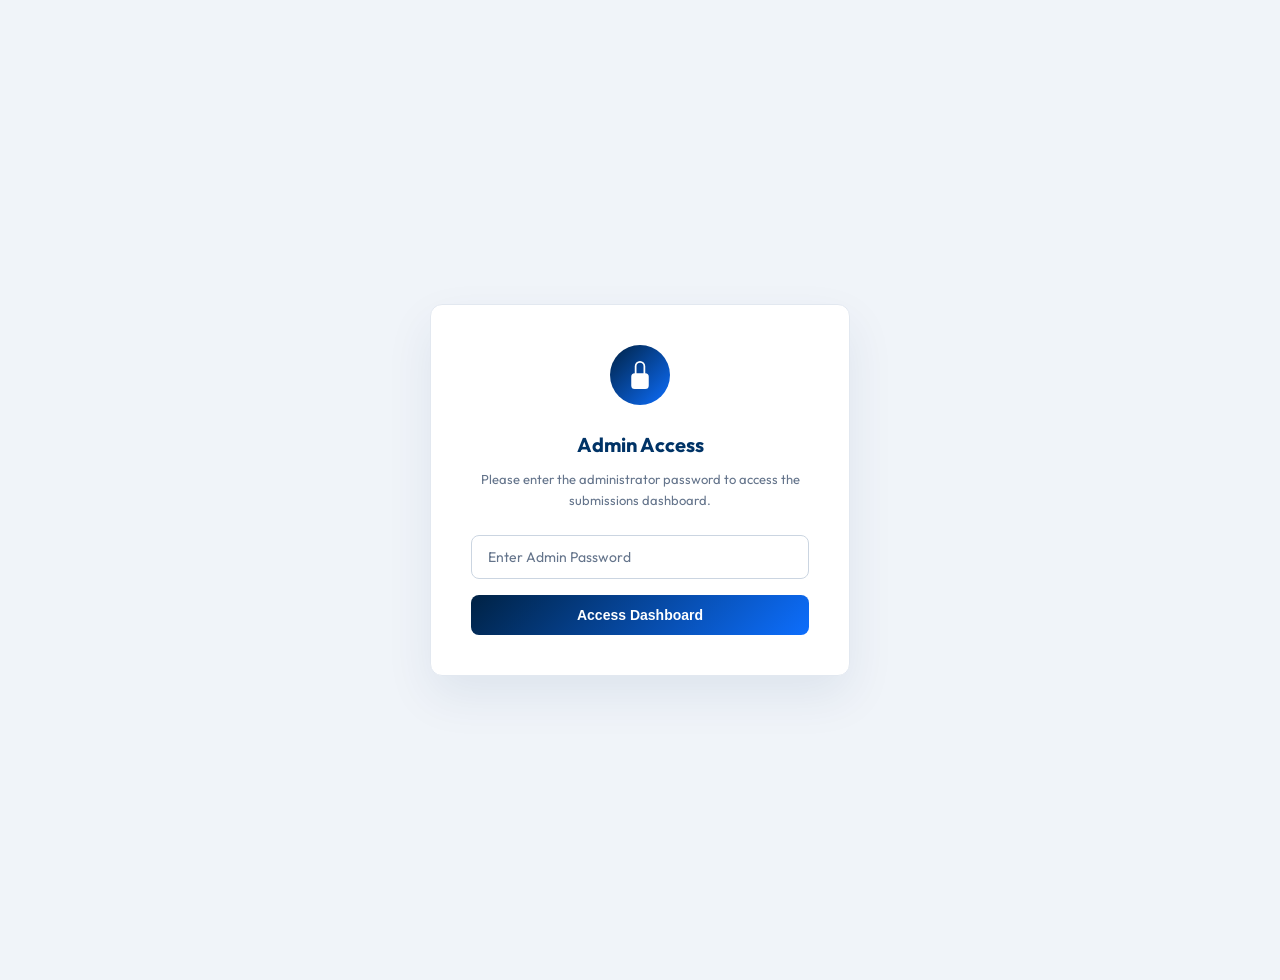
==== dashboard.html @ d01ffe34 "Initial commit of NIMI feedback form and dashboard" ====
<!DOCTYPE html>
<html lang="en">
<head>
  <meta charset="UTF-8">
  <meta name="viewport" content="width=device-width, initial-scale=1.0">
  <title>NIMI Feedback Submissions Dashboard</title>
  <!-- SEO & Fonts -->
  <meta name="description" content="View and manage the collected feedback for NIMI training sessions.">
  <link rel="stylesheet" href="css/style.css">
  <style>
    /* Dashboard specific overrides and extensions */
    .dashboard-container {
      padding: 40px;
      max-width: 1200px;
      width: 100%;
      margin: 0 auto;
    }
    
    .dashboard-header {
      display: flex;
      justify-content: space-between;
      align-items: center;
      margin-bottom: 30px;
      gap: 20px;
    }

    .dashboard-title-area {
      display: flex;
      align-items: center;
      gap: 16px;
    }

    .btn-nav-back {
      font-family: var(--font-family);
      font-size: 14px;
      font-weight: 600;
      color: var(--primary-color);
      background-color: var(--primary-light);
      border: none;
      border-radius: var(--radius-sm);
      padding: 10px 20px;
      cursor: pointer;
      text-decoration: none;
      transition: background-color var(--transition-fast), color var(--transition-fast);
      display: inline-flex;
      align-items: center;
      gap: 8px;
    }

    .btn-nav-back:hover {
      background-color: var(--primary-color);
      color: #ffffff;
    }

    /* Stats Grid Layout */
    .stats-grid {
      display: grid;
      grid-template-columns: repeat(auto-fit, minmax(240px, 1fr));
      gap: 24px;
      margin-bottom: 30px;
    }

    .stat-card {
      background: var(--card-bg);
      border: 1px solid var(--border-color);
      border-radius: var(--radius-md);
      padding: 24px;
      box-shadow: var(--shadow-sm);
      display: flex;
      flex-direction: column;
      gap: 8px;
      transition: transform var(--transition-fast), box-shadow var(--transition-fast);
    }

    .stat-card:hover {
      transform: translateY(-2px);
      box-shadow: var(--shadow-md);
    }

    .stat-card .label {
      font-size: 12px;
      font-weight: 600;
      color: var(--text-muted);
      text-transform: uppercase;
      letter-spacing: 0.5px;
    }

    .stat-card .value {
      font-size: 32px;
      font-weight: 700;
      color: var(--accent-blue);
      line-height: 1;
    }

    .stat-card .description {
      font-size: 12px;
      color: var(--text-muted);
    }

    /* Controls Panel */
    .controls-panel {
      background: var(--card-bg);
      border: 1px solid var(--border-color);
      border-radius: var(--radius-md);
      padding: 20px 24px;
      margin-bottom: 24px;
      box-shadow: var(--shadow-sm);
      display: flex;
      justify-content: space-between;
      align-items: center;
      flex-wrap: wrap;
      gap: 16px;
    }

    .search-filter-group {
      display: flex;
      align-items: center;
      gap: 12px;
      flex-wrap: wrap;
      flex-grow: 1;
      max-width: 600px;
    }

    .search-input-wrapper {
      position: relative;
      flex-grow: 1;
      min-width: 200px;
    }

    .filter-select {
      min-width: 140px;
    }

    .action-buttons {
      display: flex;
      align-items: center;
      gap: 12px;
    }

    .btn-action {
      font-family: var(--font-family);
      font-size: 14px;
      font-weight: 600;
      border: none;
      border-radius: var(--radius-sm);
      padding: 12px 24px;
      cursor: pointer;
      display: inline-flex;
      align-items: center;
      gap: 8px;
      transition: background-color var(--transition-fast), transform var(--transition-fast);
    }

    .btn-export {
      background-color: var(--success-color);
      color: #ffffff;
    }

    .btn-export:hover {
      background-color: #146c43;
    }

    .btn-clear {
      background-color: var(--danger-color);
      color: #ffffff;
    }

    .btn-clear:hover {
      background-color: #b02a37;
    }

    /* Data Table Section */
    .table-container {
      background: var(--card-bg);
      border: 1px solid var(--border-color);
      border-radius: var(--radius-md);
      box-shadow: var(--shadow-md);
      overflow-x: auto;
      margin-bottom: 40px;
    }

    .data-table {
      width: 100%;
      border-collapse: collapse;
      text-align: left;
      font-size: 14px;
    }

    .data-table th {
      background-color: var(--primary-light);
      color: var(--accent-blue);
      font-weight: 600;
      padding: 16px 20px;
      border-bottom: 2px solid var(--border-color);
      white-space: nowrap;
    }

    .data-table td {
      padding: 16px 20px;
      border-bottom: 1px solid var(--border-color);
      color: var(--text-main);
    }

    .data-table tbody tr {
      transition: background-color var(--transition-fast);
    }

    .data-table tbody tr:hover {
      background-color: #f8fafc;
    }

    .rating-badge {
      display: inline-flex;
      align-items: center;
      justify-content: center;
      font-weight: 600;
      border-radius: 20px;
      width: 30px;
      height: 30px;
      font-size: 13px;
    }

    .rating-badge.high {
      background-color: var(--success-light);
      color: var(--success-color);
    }

    .rating-badge.mid {
      background-color: #fef3c7;
      color: #d97706;
    }

    .rating-badge.low {
      background-color: var(--danger-light);
      color: var(--danger-color);
    }

    .comments-cell {
      max-width: 250px;
      overflow: hidden;
      text-overflow: ellipsis;
      white-space: nowrap;
    }

    /* Empty state */
    .empty-state {
      padding: 60px 40px;
      text-align: center;
      display: flex;
      flex-direction: column;
      align-items: center;
      justify-content: center;
      gap: 16px;
    }

    .empty-state svg {
      width: 80px;
      height: 80px;
      color: var(--text-muted);
      opacity: 0.5;
    }

    .empty-state h3 {
      font-size: 18px;
      font-weight: 600;
      color: var(--text-main);
    }

    .empty-state p {
      font-size: 14px;
      color: var(--text-muted);
      max-width: 400px;
    }

    @media (max-width: 768px) {
      .dashboard-container {
        padding: 20px 10px;
      }

      .dashboard-header {
        flex-direction: column;
        align-items: flex-start;
      }

      .controls-panel {
        flex-direction: column;
        align-items: stretch;
      }

      .action-buttons {
        justify-content: space-between;
      }

      .btn-action {
        flex-grow: 1;
        justify-content: center;
      }
    }
  </style>
</head>
<body style="display: block; min-height: 100vh; background-color: var(--bg-primary);">

  <!-- Admin Password Login Screen -->
  <div id="login-container" style="display: flex; justify-content: center; align-items: center; min-height: 100vh; background-color: var(--bg-primary); padding: 20px;">
    <div class="main-card" style="max-width: 420px; padding: 40px; border-radius: var(--radius-md); box-shadow: var(--shadow-lg); text-align: center; background-color: var(--card-bg); border: 1px solid var(--border-color); animation: slideUp 0.6s cubic-bezier(0.16, 1, 0.3, 1) forwards;">
      <div style="background: var(--primary-gradient); width: 60px; height: 60px; border-radius: 50%; display: flex; align-items: center; justify-content: center; margin: 0 auto 24px; color: white;">
        <svg width="28" height="28" fill="currentColor" viewBox="0 0 16 16">
          <path d="M8 1a2 2 0 0 1 2 2v4H6V3a2 2 0 0 1 2-2zm3 6V3a3 3 0 0 0-6 0v4a2 2 0 0 0-2 2v5a2 2 0 0 0 2 2h6a2 2 0 0 0 2-2V9a2 2 0 0 0-2-2z"/>
        </svg>
      </div>
      <h2 style="font-size: 20px; font-weight: 700; color: var(--accent-blue); margin-bottom: 8px;">Admin Access</h2>
      <p style="font-size: 13px; color: var(--text-muted); margin-bottom: 24px;">Please enter the administrator password to access the submissions dashboard.</p>
      
      <form id="login-form" style="display: flex; flex-direction: column; gap: 16px;">
        <div style="text-align: left; position: relative;">
          <input type="password" id="login-password" class="form-control" placeholder="Enter Admin Password" required style="padding: 12px 16px; font-size: 14px; width: 100%; border: 1px solid var(--input-border); border-radius: var(--radius-sm); outline: none; transition: border-color var(--transition-fast);">
          <span id="login-error" style="display: none; margin-top: 8px; color: var(--danger-color); font-size: 12px; font-weight: 500;">Incorrect password. Please try again.</span>
        </div>
        <button type="submit" style="width: 100%; padding: 12px 20px; font-size: 14px; font-weight: 600; border-radius: var(--radius-sm); border: none; background: var(--primary-gradient); color: white; cursor: pointer; display: flex; align-items: center; justify-content: center; gap: 8px; transition: opacity var(--transition-fast);" onmouseover="this.style.opacity='0.9'" onmouseout="this.style.opacity='1'">
          Access Dashboard
        </button>
      </form>
    </div>
  </div>

  <div class="dashboard-container" id="dashboard-container" style="display: none;">
    
    <!-- Top Header Navigation -->
    <header class="dashboard-header">
      <div class="dashboard-title-area" style="display: flex; justify-content: space-between; align-items: center; width: 100%; flex-wrap: wrap; gap: 16px;">
        <div style="display: flex; align-items: center; gap: 16px;">
          <a href="index.html" class="btn-nav-back">
            <svg width="16" height="16" fill="currentColor" viewBox="0 0 16 16">
              <path fill-rule="evenodd" d="M15 8a.5.5 0 0 0-.5-.5H2.707l3.147-3.146a.5.5 0 1 0-.708-.708l-4 4a.5.5 0 0 0 0 .708l4 4a.5.5 0 0 0 .708-.708L2.707 8.5H14.5A.5.5 0 0 0 15 8z"/>
            </svg>
            Back to Form
          </a>
          <div>
            <h2 style="font-size: 14px; color: var(--text-muted); text-transform: uppercase; letter-spacing: 1px; font-weight: 600; margin-bottom: 2px;">NIMI Admin Panel</h2>
            <h1 style="font-size: 24px; font-weight: 700; color: var(--accent-blue); line-height: 1.2;">Feedback Submissions</h1>
          </div>
        </div>
        
        <!-- Settings button -->
        <button id="btn-sync-settings" class="btn-action" style="background-color: var(--card-bg); border: 1px solid var(--border-color); color: var(--text-main); font-weight: 600; padding: 10px 16px; border-radius: var(--radius-sm); font-size: 13px; display: flex; align-items: center; gap: 8px; cursor: pointer; transition: all var(--transition-fast);" onmouseover="this.style.backgroundColor='var(--primary-light)'; this.style.borderColor='var(--primary-color)'; this.style.color='var(--primary-color)'" onmouseout="this.style.backgroundColor='var(--card-bg)'; this.style.borderColor='var(--border-color)'; this.style.color='var(--text-main)'">
          <svg width="16" height="16" fill="currentColor" viewBox="0 0 16 16">
            <path d="M9.405 1.05c-.413-1.4-2.397-1.4-2.81 0l-.1.34a1.464 1.464 0 0 1-2.105.872l-.31-.17c-1.283-.698-2.686.705-1.987 1.987l.169.311c.446.82.023 1.841-.872 2.105l-.34.1c-1.4.413-1.4 2.397 0 2.81l.34.1a1.464 1.464 0 0 1 .872 2.105l-.17.31c-.698 1.283.705 2.686 1.987 1.987l.311-.169a1.464 1.464 0 0 1 2.105.872l.1.34c.413 1.4 2.397 1.4 2.81 0l.1-.34a1.464 1.464 0 0 1 2.105-.872l.31.17c1.283.698 2.686-.705 1.987-1.987l-.169-.311a1.464 1.464 0 0 1 .872-2.105l.34-.1c1.4-.413 1.4-2.397 0-2.81l-.34-.1a1.464 1.464 0 0 1-.872-2.105l.17-.31c.698-1.283-.705-2.686-1.987-1.987l-.311.169a1.464 1.464 0 0 1-2.105-.872l-.1-.34zM8 10.93a2.929 2.929 0 1 1 0-5.86 2.929 2.929 0 0 1 0 5.858z"/>
          </svg>
          Google Sheets Sync
        </button>
      </div>
    </header>

    <!-- Sync Settings Section (Hidden by default) -->
    <section id="sync-settings-card" class="table-container" style="display: none; padding: 24px; margin-bottom: 24px; background: var(--card-bg); border-radius: var(--radius-md); border: 1px solid var(--border-color); box-shadow: var(--shadow-md);">
      <h3 style="font-size: 16px; font-weight: 600; color: var(--accent-blue); margin-bottom: 12px; display: flex; align-items: center; gap: 8px;">
        <svg width="18" height="18" fill="currentColor" viewBox="0 0 16 16"><path d="M12.44 3.2a1 1 0 1 1 0 2 1 1 0 0 1 0-2zm-6 0a1 1 0 1 1 0 2 1 1 0 0 1 0-2zm-3 3a1 1 0 1 1 0 2 1 1 0 0 1 0-2zm6 0a1 1 0 1 1 0 2 1 1 0 0 1 0-2zm3 3a1 1 0 1 1 0 2 1 1 0 0 1 0-2zm-6 0a1 1 0 1 1 0 2 1 1 0 0 1 0-2z"/></svg>
        Google Sheets Integration Settings
      </h3>
      
      <div style="background-color: var(--primary-light); color: var(--accent-blue); padding: 12px 16px; border-radius: var(--radius-sm); font-size: 13px; line-height: 1.5; margin-bottom: 16px; border-left: 4px solid var(--primary-color);">
        <strong>How to link your Google Sheet:</strong><br>
        1. Open your Google Sheet linked to the form.<br>
        2. Click <strong>File ➔ Share ➔ Publish to web</strong>.<br>
        3. Select your response tab name (e.g. <strong>"Form Responses 1"</strong>) instead of "Entire Document".<br>
        4. Select <strong>"Comma-separated values (.csv)"</strong> instead of "Web page".<br>
        5. Click <strong>Publish</strong>, copy the generated link, and paste it below.
      </div>

      <div style="display: flex; flex-direction: column; gap: 12px;">
        <div style="display: flex; gap: 12px; align-items: center;">
          <input type="text" id="csv-url-input" class="form-control" placeholder="https://docs.google.com/spreadsheets/d/e/2PACX-.../pub?gid=...&single=true&output=csv" style="flex-grow: 1; padding: 12px 16px; border-radius: var(--radius-sm); border: 1px solid var(--input-border); font-size: 13px;">
          <button id="btn-save-csv-url" class="btn-action btn-export" style="padding: 12px 20px; font-size: 13px; font-weight: 600; cursor: pointer; border-radius: var(--radius-sm); background-color: var(--primary-color); color: white; border: none; transition: background-color var(--transition-fast);" onmouseover="this.style.backgroundColor='var(--primary-hover)'" onmouseout="this.style.backgroundColor='var(--primary-color)'">Save Link</button>
        </div>
        <div style="display: flex; justify-content: space-between; align-items: center; font-size: 12px; color: var(--text-muted);">
          <span id="sync-status">Status: Using Local Storage data</span>
          <button id="btn-disable-sync" style="background: none; border: none; color: var(--danger-color); cursor: pointer; font-weight: 500; font-size: 12px; display: none;" onmouseover="this.style.textDecoration='underline'" onmouseout="this.style.textDecoration='none'">Disconnect Sheet & Use Local Storage</button>
        </div>
      </div>
    </section>

    <!-- Metrics Cards Grid -->
    <section class="stats-grid">
      
      <!-- Total Submissions Card -->
      <div class="stat-card">
        <span class="label">Total Responses</span>
        <span class="value" id="stat-total">0</span>
        <span class="description">Submissions collected locally</span>
      </div>

      <!-- Value Addition Card -->
      <div class="stat-card">
        <span class="label">Positive Value Rate</span>
        <span class="value" id="stat-value-rate">-</span>
        <span class="description">Agree or Strongly Agree</span>
      </div>

      <!-- Positive Response Rate Card -->
      <div class="stat-card">
        <span class="label">Top Book Quality</span>
        <span class="value" id="stat-book-quality">-</span>
        <span class="description">Rated Above average</span>
      </div>

    </section>

    <!-- Filter & Action Panel -->
    <section class="controls-panel">
      
      <!-- Search & Rating Filters -->
      <div class="search-filter-group">
        <div class="search-input-wrapper">
          <input type="text" id="search-input" class="form-control" placeholder="Search by name, institute, state...">
        </div>
        <select id="designation-filter" class="form-control filter-select">
          <option value="">All Designations</option>
          <option value="INSTRUCTOR">Instructor</option>
          <option value="FOREMAN">Foreman</option>
          <option value="TRAINEE">Trainee</option>
          <option value="Other">Other Roles</option>
        </select>
      </div>

      <!-- Action buttons -->
      <div class="action-buttons">
        <button id="export-csv-btn" class="btn-action btn-export">
          <svg width="16" height="16" fill="currentColor" viewBox="0 0 16 16">
            <path d="M.5 9.9a.5.5 0 0 1 .5.5v2.5a1 1 0 0 0 1 1h12a1 1 0 0 0 1-1v-2.5a.5.5 0 0 1 1 0v2.5a2 2 0 0 1-2 2H2a2 2 0 0 1-2-2v-2.5a.5.5 0 0 1 .5-.5z"/>
            <path d="M7.646 11.854a.5.5 0 0 0 .708 0l3-3a.5.5 0 0 0-.708-.708L8.5 10.293V1.5a.5.5 0 0 0-1 0v8.793L5.354 8.146a.5.5 0 1 0-.708.708l3 3z"/>
          </svg>
          Export CSV
        </button>
        <button id="clear-data-btn" class="btn-action btn-clear">
          <svg width="16" height="16" fill="currentColor" viewBox="0 0 16 16">
            <path d="M5.5 5.5A.5.5 0 0 1 6 6v6a.5.5 0 0 1-1 0V6a.5.5 0 0 1 .5-.5zm2.5 0a.5.5 0 0 1 .5.5v6a.5.5 0 0 1-1 0V6a.5.5 0 0 1 .5-.5zm3 .5a.5.5 0 0 0-1 0v6a.5.5 0 0 0 1 0V6z"/>
            <path fill-rule="evenodd" d="M14.5 3a1 1 0 0 1-1 1H13v9a2 2 0 0 1-2 2H5a2 2 0 0 1-2-2V4h-.5a1 1 0 0 1-1-1V2a1 1 0 0 1 1-1H6a1 1 0 0 1 1-1h2a1 1 0 0 1 1 1h3.5a1 1 0 0 1 1 1v1zM4.118 4 4 4.059V13a1 1 0 0 0 1 1h6a1 1 0 0 0 1-1V4.059L11.882 4H4.118zM2.5 3V2h11v1h-11z"/>
          </svg>
          Clear Data
        </button>
      </div>

    </section>

    <!-- Data Display Table -->
    <section class="table-container">
      
      <table class="data-table" id="submissions-table" style="display: none;">
        <thead>
          <tr>
            <th>Timestamp</th>
            <th>Name</th>
            <th>Mobile</th>
            <th>State-District</th>
            <th>Institute</th>
            <th>Designation</th>
            <th>Trade</th>
            <th>Familiarity</th>
            <th>Book Quality</th>
            <th>Primary Concern</th>
            <th>Comments</th>
          </tr>
        </thead>
        <tbody id="table-body">
          <!-- Rows dynamically added -->
        </tbody>
      </table>

      <!-- Empty state illustration -->
      <div class="empty-state" id="empty-state-view">
        <svg fill="none" stroke="currentColor" viewBox="0 0 24 24" xmlns="http://www.w3.org/2000/svg">
          <path stroke-linecap="round" stroke-linejoin="round" stroke-width="1.5" d="M9 5H7a2 2 0 00-2 2v12a2 2 0 002 2h10a2 2 0 002-2V7a2 2 0 00-2-2h-2M9 5a2 2 0 002 2h2a2 2 0 002-2M9 5a2 2 0 002 2h2a2 2 0 002-2M9 5a2 2 0 002 2h2a2 2 0 002-2M9 5a2 2 0 012-2h2a2 2 0 012 2m-3 7h3m-3 4h3m-6-4h.01M9 16h.01"></path>
        </svg>
        <h3>No responses recorded yet</h3>
        <p>Ensure you submit the feedback form first. Responses will be cached locally in your browser storage and shown here.</p>
      </div>

    </section>

  </div>

  <script>
    document.addEventListener('DOMContentLoaded', () => {
      // Password validation DOM
      const loginContainer = document.getElementById('login-container');
      const dashboardContainer = document.getElementById('dashboard-container');
      const loginForm = document.getElementById('login-form');
      const loginPassword = document.getElementById('login-password');
      const loginError = document.getElementById('login-error');

      // Pre-computed SHA-256 hash for "NIMI@Admin2026"
      const targetHash = "c64b129a78e9008e2a34bb29ee000287b72bd058d7bc4d827e452d2be039bcd8";

      // Helper to compute SHA-256 hash
      async function sha256(message) {
        const msgBuffer = new TextEncoder().encode(message);
        const hashBuffer = await crypto.subtle.digest('SHA-256', msgBuffer);
        const hashArray = Array.from(new Uint8Array(hashBuffer));
        return hashArray.map(b => b.toString(16).padStart(2, '0')).join('');
      }

      // Always require login on page load/refresh
      loginContainer.style.display = 'flex';
      dashboardContainer.style.display = 'none';

      loginForm.addEventListener('submit', async (e) => {
        e.preventDefault();
        const pwd = loginPassword.value;
        const hash = await sha256(pwd);
        if (hash === targetHash) {
          loginContainer.style.display = 'none';
          dashboardContainer.style.display = 'block';
          loginError.style.display = 'none';
          loadData();
        } else {
          loginError.style.display = 'block';
          loginPassword.value = '';
          loginPassword.focus();
        }
      });

      const statTotal = document.getElementById('stat-total');
      const statValueRate = document.getElementById('stat-value-rate');
      const statBookQuality = document.getElementById('stat-book-quality');
      
      const searchInput = document.getElementById('search-input');
      const designationFilter = document.getElementById('designation-filter');
      const exportCsvBtn = document.getElementById('export-csv-btn');
      const clearDataBtn = document.getElementById('clear-data-btn');
      
      const table = document.getElementById('submissions-table');
      const tableBody = document.getElementById('table-body');
      const emptyState = document.getElementById('empty-state-view');

      // Sync settings DOM
      const btnSyncSettings = document.getElementById('btn-sync-settings');
      const syncSettingsCard = document.getElementById('sync-settings-card');
      const csvUrlInput = document.getElementById('csv-url-input');
      const btnSaveCsvUrl = document.getElementById('btn-save-csv-url');
      const btnDisableSync = document.getElementById('btn-disable-sync');
      const syncStatus = document.getElementById('sync-status');
      
      let submissions = [];

      // Open / Close Settings Card
      btnSyncSettings.addEventListener('click', () => {
        const isHidden = syncSettingsCard.style.display === 'none';
        syncSettingsCard.style.display = isHidden ? 'block' : 'none';
        if (isHidden) {
          csvUrlInput.value = localStorage.getItem('nimi_csv_url') || '';
        }
      });

      // Save CSV URL link
      btnSaveCsvUrl.addEventListener('click', () => {
        const urlValue = csvUrlInput.value.trim();
        if (!urlValue) {
          alert('Please enter a valid URL.');
          return;
        }
        if (!urlValue.startsWith('https://docs.google.com/spreadsheets/')) {
          alert('Please enter a valid Google Sheets published CSV URL.');
          return;
        }
        localStorage.setItem('nimi_csv_url', urlValue);
        syncSettingsCard.style.display = 'none';
        loadData();
      });

      // Disable Sheets sync
      btnDisableSync.addEventListener('click', () => {
        if (confirm('Disconnect from Google Sheets and return to viewing local storage responses?')) {
          localStorage.removeItem('nimi_csv_url');
          csvUrlInput.value = '';
          syncSettingsCard.style.display = 'none';
          loadData();
        }
      });

      // Robust CSV Parser
      function parseCSV(text) {
        const lines = [];
        let row = [""];
        let inQuotes = false;

        for (let i = 0; i < text.length; i++) {
          const c = text[i];
          const next = text[i+1];

          if (c === '"') {
            if (inQuotes && next === '"') {
              row[row.length - 1] += '"';
              i++; // skip next quote
            } else {
              inQuotes = !inQuotes;
            }
          } else if (c === ',' && !inQuotes) {
            row.push("");
          } else if ((c === '\r' || c === '\n') && !inQuotes) {
            if (c === '\r' && next === '\n') {
              i++; // skip LF after CR
            }
            if (row.length > 1 || row[0] !== "") {
              lines.push(row);
            }
            row = [""];
          } else {
            row[row.length - 1] += c;
          }
        }
        if (row.length > 1 || row[0] !== "") {
          lines.push(row);
        }
        return lines;
      }

      // Fetch from Google Sheet or Fallback to Local Storage
      function loadData() {
        const csvUrl = localStorage.getItem('nimi_csv_url');
        if (csvUrl) {
          syncStatus.innerHTML = '<span style="color: var(--primary-color);">Status: Fetching live data from Google Sheets...</span>';
          btnDisableSync.style.display = 'inline-block';
          
          // Clear current table and show spinner
          table.style.display = 'table';
          emptyState.style.display = 'none';
          tableBody.innerHTML = `<tr><td colspan="11" style="text-align: center; padding: 40px; color: var(--text-muted);"><span class="spinner" style="display:inline-block; margin-right: 8px; width: 16px; height: 16px; border: 2px solid var(--primary-color); border-top-color: transparent; border-radius: 50%; animation: spin 0.8s linear infinite; vertical-align: middle;"></span>Loading responses from Google Sheets...</td></tr>`;

          fetch(csvUrl)
            .then(res => {
              if (!res.ok) throw new Error('Network response was not ok');
              return res.text();
            })
            .then(csvText => {
              try {
                const parsedRows = parseCSV(csvText);
                const submissionsList = [];
                // Skip header row
                for (let idx = 1; idx < parsedRows.length; idx++) {
                  const rowData = parsedRows[idx];
                  if (rowData.length < 13) continue; // skip header or incomplete entries
                  
                  // Parse offerings
                  let offerings = [];
                  if (rowData[8]) {
                    offerings = rowData[8].split(',').map(s => s.trim());
                  }

                  submissionsList.push({
                    timestamp: rowData[0] || '',
                    name: rowData[1] || '',
                    mobile: rowData[2] || '',
                    stateDistrict: rowData[3] || '',
                    institute: rowData[4] || '',
                    designation: rowData[5] || '',
                    trade: rowData[6] || '',
                    familiarity: rowData[7] || '',
                    offerings: offerings,
                    valueAddition: rowData[9] || '',
                    bookQuality: rowData[10] || '',
                    primaryConcern: rowData[11] || '',
                    comments: rowData[12] || ''
                  });
                }
                
                submissions = submissionsList;
                // Sort submissions by timestamp (newest first)
                submissions.sort((a, b) => new Date(b.timestamp) - new Date(a.timestamp));
                syncStatus.innerHTML = `<span style="color: var(--success-color); font-weight: 600;">✓ Synced with Google Sheets</span> (${submissions.length} responses)`;
              } catch (e) {
                console.error('Error parsing CSV:', e);
                syncStatus.innerHTML = `<span style="color: var(--danger-color);">Error parsing Google Sheet data. Make sure you published correct tab.</span>`;
                loadFallbackLocalData();
              }
              renderDashboard();
            })
            .catch(err => {
              console.error('Error fetching CSV:', err);
              syncStatus.innerHTML = `<span style="color: var(--danger-color);">Fetch failed. Using local fallback.</span>`;
              loadFallbackLocalData();
              renderDashboard();
            });
        } else {
          syncStatus.textContent = 'Status: Using Local Storage data';
          btnDisableSync.style.display = 'none';
          loadFallbackLocalData();
          renderDashboard();
        }
      }

      function loadFallbackLocalData() {
        try {
          submissions = JSON.parse(localStorage.getItem('nimi_submissions') || '[]');
          submissions.sort((a, b) => new Date(b.timestamp) - new Date(a.timestamp));
        } catch (e) {
          console.error('Error reading localStorage:', e);
          submissions = [];
        }
      }

      // Format ISO timestamp into clean reading format
      function formatTimestamp(isoStr) {
        if (!isoStr) return '';
        try {
          const date = new Date(isoStr);
          return date.toLocaleDateString('en-IN', {
            day: 'numeric',
            month: 'short',
            year: 'numeric'
          }) + ' ' + date.toLocaleTimeString('en-IN', {
            hour: '2-digit',
            minute: '2-digit'
          });
        } catch (e) {
          return isoStr;
        }
      }

      // Calculations and Render logic
      function renderDashboard() {
        const total = submissions.length;
        statTotal.textContent = total;

        if (total === 0) {
          table.style.display = 'none';
          emptyState.style.display = 'flex';
          statValueRate.textContent = '-';
          statBookQuality.textContent = '-';
          return;
        }

        table.style.display = 'table';
        emptyState.style.display = 'none';

        // Calculate Stats
        let positiveValueCount = 0;
        let aboveAverageCount = 0;

        submissions.forEach(s => {
          if (s.valueAddition === 'Agree' || s.valueAddition === 'Strongly agree') {
            positiveValueCount++;
          }
          if (s.bookQuality === 'Above average') {
            aboveAverageCount++;
          }
        });

        const valueRate = total > 0 ? ((positiveValueCount / total) * 100).toFixed(0) : 0;
        const bookQualityRate = total > 0 ? ((aboveAverageCount / total) * 100).toFixed(0) : 0;
        
        statValueRate.textContent = `${valueRate}%`;
        statBookQuality.textContent = `${bookQualityRate}%`;

        filterAndRenderTable();
      }

      // Filter and render table rows
      function filterAndRenderTable() {
        const searchText = searchInput.value.toLowerCase().trim();
        const designationVal = designationFilter.value;

        tableBody.innerHTML = '';

        const filtered = submissions.filter(s => {
          // Text matches
          const nameMatches = s.name ? s.name.toLowerCase().includes(searchText) : false;
          const instituteMatches = s.institute ? s.institute.toLowerCase().includes(searchText) : false;
          const stateMatches = s.stateDistrict ? s.stateDistrict.toLowerCase().includes(searchText) : false;
          const designationMatches = s.designation ? s.designation.toLowerCase().includes(searchText) : false;
          const tradeMatches = s.trade ? s.trade.toLowerCase().includes(searchText) : false;
          
          const textMatch = !searchText || nameMatches || instituteMatches || stateMatches || designationMatches || tradeMatches;

          // Designation match
          let designationMatch = true;
          if (designationVal) {
            if (designationVal === 'Other') {
              // Matches if designation is not INSTRUCTOR, FOREMAN, or TRAINEE
              const upperDes = s.designation ? s.designation.toUpperCase() : '';
              designationMatch = upperDes && !['INSTRUCTOR', 'FOREMAN', 'TRAINEE'].includes(upperDes);
            } else {
              designationMatch = s.designation && s.designation.toUpperCase() === designationVal;
            }
          }

          return textMatch && designationMatch;
        });

        if (filtered.length === 0) {
          tableBody.innerHTML = `<tr><td colspan="11" style="text-align: center; padding: 30px; color: var(--text-muted);">No matching submissions found</td></tr>`;
          return;
        }

        filtered.forEach(s => {
          const row = document.createElement('tr');
          
          // Classify book quality rating badge
          let bookQualityBadgeClass = 'mid';
          if (s.bookQuality === 'Above average') {
            bookQualityBadgeClass = 'high';
          } else if (s.bookQuality === 'Below average') {
            bookQualityBadgeClass = 'low';
          }

          // Safe strings
          const safeName = escapeHtml(s.name);
          const safeMobile = escapeHtml(s.mobile);
          const safeState = escapeHtml(s.stateDistrict);
          const safeInstitute = escapeHtml(s.institute);
          const safeDesignation = escapeHtml(s.designation || '-');
          const safeTrade = escapeHtml(s.trade || '-');
          const safeFamiliarity = escapeHtml(s.familiarity);
          const safeBookQuality = escapeHtml(s.bookQuality || '-');
          const safePrimaryConcern = escapeHtml(s.primaryConcern || '-');
          const safeComments = escapeHtml(s.comments || '');

          row.innerHTML = `
            <td>${formatTimestamp(s.timestamp)}</td>
            <td style="font-weight: 600;">${safeName}</td>
            <td>${safeMobile}</td>
            <td>${safeState}</td>
            <td>${safeInstitute}</td>
            <td style="text-transform: capitalize;">${safeDesignation.toLowerCase()}</td>
            <td>${safeTrade}</td>
            <td>${safeFamiliarity}</td>
            <td><span class="rating-badge ${bookQualityBadgeClass}" style="width: auto; height: auto; padding: 4px 10px; border-radius: var(--radius-sm); font-size: 12px; white-space: nowrap;">${safeBookQuality}</span></td>
            <td><span style="font-size: 13px; color: var(--text-dark);">${safePrimaryConcern}</span></td>
            <td class="comments-cell" title="${safeComments}">${safeComments || '<span style="color:var(--text-muted); font-style:italic;">None</span>'}</td>
          `;
          tableBody.appendChild(row);
        });
      }

      function escapeHtml(str) {
        if (!str) return '';
        return str
          .replace(/&/g, '&amp;')
          .replace(/</g, '&lt;')
          .replace(/>/g, '&gt;')
          .replace(/"/g, '&quot;')
          .replace(/'/g, '&#039;');
      }

      // Realtime search & dropdown filters
      searchInput.addEventListener('input', filterAndRenderTable);
      designationFilter.addEventListener('change', filterAndRenderTable);

      // Export CSV Logic
      exportCsvBtn.addEventListener('click', () => {
        if (submissions.length === 0) {
          alert('No submissions available to export.');
          return;
        }

        const headers = [
          'Timestamp',
          'Name',
          'Mobile',
          'State/District',
          'Institute',
          'Designation',
          'Trade',
          'Familiarity with programs',
          'Offerings of interest',
          'Value Addition',
          'Book Quality',
          'Primary Concern',
          'Comments'
        ];

        const rows = submissions.map(s => [
          s.timestamp || '',
          s.name || '',
          s.mobile || '',
          s.stateDistrict || '',
          s.institute || '',
          s.designation || '',
          s.trade || '',
          s.familiarity || '',
          (s.offerings || []).join('; '),
          s.valueAddition || '',
          s.bookQuality || '',
          s.primaryConcern || '',
          s.comments || ''
        ]);

        const csvString = [
          headers.map(h => `"${h.replace(/"/g, '""')}"`).join(','),
          ...rows.map(r => r.map(v => `"${v.toString().replace(/"/g, '""')}"`).join(','))
        ].join('\n');

        const blob = new Blob([csvString], { type: 'text/csv;charset=utf-8;' });
        const url = URL.createObjectURL(blob);
        const link = document.createElement("a");
        link.setAttribute("href", url);
        link.setAttribute("download", `NIMI_Feedback_Submissions_${new Date().toISOString().split('T')[0]}.csv`);
        document.body.appendChild(link);
        link.click();
        document.body.removeChild(link);
      });

      // Clear Data logic
      clearDataBtn.addEventListener('click', () => {
        if (submissions.length === 0) return;
        
        if (confirm('Are you sure you want to permanently delete all local submission records? This action cannot be undone.')) {
          localStorage.removeItem('nimi_submissions');
          loadData();
        }
      });

    });
  </script>
</body>
</html>
---- css/style.css ----
/* Import Modern Premium Typography */
@import url('https://fonts.googleapis.com/css2?family=Outfit:wght@300;400;500;600;700&display=swap');

/* CSS Variables for Premium Design System */
:root {
  --font-family: 'Outfit', -apple-system, BlinkMacSystemFont, "Segoe UI", Roboto, sans-serif;
  
  /* Color Palette */
  --bg-primary: #f0f4f9;
  --card-bg: #ffffff;
  --text-main: #1e293b;
  --text-muted: #64748b;
  
  --primary-gradient: linear-gradient(135deg, #002244 0%, #0d6efd 100%);
  --primary-color: #0d6efd;
  --primary-hover: #0a58ca;
  --primary-light: #e7f1ff;
  
  --accent-blue: #003366;
  --accent-light: #cfe2ff;
  
  --success-color: #198754;
  --success-light: #d1e7dd;
  --success-border: #badbcc;
  
  --danger-color: #dc3545;
  --danger-light: #f8d7da;
  
  /* Borders and Shadows */
  --border-color: #e2e8f0;
  --input-border: #cbd5e1;
  --input-focus-border: #3b82f6;
  --input-focus-shadow: rgba(59, 130, 246, 0.15);
  
  --radius-sm: 8px;
  --radius-md: 12px;
  --radius-lg: 20px;
  
  --shadow-sm: 0 2px 4px rgba(0, 0, 0, 0.02);
  --shadow-md: 0 10px 20px rgba(0, 51, 102, 0.04);
  --shadow-lg: 0 20px 48px rgba(0, 51, 102, 0.08);
  
  /* Transitions */
  --transition-fast: 0.2s cubic-bezier(0.4, 0, 0.2, 1);
  --transition-normal: 0.3s cubic-bezier(0.4, 0, 0.2, 1);
}

/* Base resets */
* {
  box-sizing: border-box;
  margin: 0;
  padding: 0;
}

body {
  font-family: var(--font-family);
  background-color: var(--bg-primary);
  color: var(--text-main);
  line-height: 1.6;
  -webkit-font-smoothing: antialiased;
  -moz-osx-font-smoothing: grayscale;
  padding: 40px 20px;
  display: flex;
  justify-content: center;
  align-items: center;
  min-height: 100vh;
}

/* Main Container Card */
.main-card {
  background: var(--card-bg);
  width: 100%;
  max-width: 900px;
  border-radius: var(--radius-lg);
  box-shadow: var(--shadow-lg);
  overflow: hidden;
  border: 1px solid var(--border-color);
  animation: slideUp 0.6s cubic-bezier(0.16, 1, 0.3, 1) forwards;
}

/* Header Styling */
.header-banner {
  background: var(--primary-gradient);
  color: white;
  padding: 30px 40px;
  display: flex;
  align-items: center;
  gap: 24px;
  position: relative;
  overflow: hidden;
}

.header-banner::before {
  content: '';
  position: absolute;
  top: -50%;
  right: -20%;
  width: 300px;
  height: 300px;
  background: rgba(255, 255, 255, 0.03);
  border-radius: 50%;
  pointer-events: none;
}

.logo-container {
  background: rgba(255, 255, 255, 0.95);
  padding: 10px;
  border-radius: var(--radius-md);
  box-shadow: 0 8px 16px rgba(0, 0, 0, 0.1);
  display: flex;
  align-items: center;
  justify-content: center;
  flex-shrink: 0;
  width: 80px;
  height: 80px;
  transition: transform var(--transition-normal);
}

.logo-container:hover {
  transform: scale(1.05);
}

.logo-img {
  max-width: 100%;
  max-height: 100%;
  object-fit: contain;
}

.header-text {
  display: flex;
  flex-direction: column;
  gap: 4px;
}

.header-text h1 {
  font-size: 24px;
  font-weight: 700;
  letter-spacing: -0.5px;
  line-height: 1.2;
}

.header-text h2 {
  font-size: 14px;
  font-weight: 500;
  color: rgba(255, 255, 255, 0.85);
  text-transform: uppercase;
  letter-spacing: 1px;
}

.header-subtitle {
  font-size: 13px;
  color: rgba(255, 255, 255, 0.7);
  margin-top: 4px;
}

/* Form Styling */
.feedback-form {
  padding: 40px;
}

/* Section Styling */
.form-section {
  margin-bottom: 40px;
  animation: fadeIn 0.8s ease-out forwards;
}

.form-section:last-of-type {
  margin-bottom: 30px;
}

.section-title {
  font-size: 18px;
  font-weight: 600;
  color: var(--accent-blue);
  padding-bottom: 12px;
  margin-bottom: 24px;
  border-bottom: 2px solid var(--accent-light);
  display: flex;
  align-items: center;
  gap: 10px;
}

.section-title::before {
  content: '';
  display: inline-block;
  width: 4px;
  height: 18px;
  background-color: var(--primary-color);
  border-radius: 2px;
}

/* Grid Layout for Inputs */
.form-grid {
  display: grid;
  grid-template-columns: repeat(12, 1fr);
  gap: 24px;
}

.col-12, .full-width {
  grid-column: span 12;
}

.col-6 {
  grid-column: span 6;
}

.col-4 {
  grid-column: span 4;
}

/* Input Fields */
.form-group {
  display: flex;
  flex-direction: column;
  gap: 8px;
}

.form-label {
  font-size: 14px;
  font-weight: 600;
  color: var(--text-main);
  display: flex;
  align-items: center;
  gap: 4px;
}

.required-star {
  color: var(--danger-color);
}

.form-control {
  font-family: var(--font-family);
  font-size: 15px;
  padding: 12px 16px;
  border: 1px solid var(--input-border);
  border-radius: var(--radius-sm);
  color: var(--text-main);
  background-color: #ffffff;
  transition: border-color var(--transition-fast), box-shadow var(--transition-fast);
  width: 100%;
  outline: none;
}

.form-control:focus {
  border-color: var(--input-focus-border);
  box-shadow: 0 0 0 4px var(--input-focus-shadow);
}

.form-control::placeholder {
  color: var(--text-muted);
  font-size: 14px;
}

.form-hint {
  font-size: 12px;
  color: var(--text-muted);
  margin-top: 2px;
}

/* Textarea Specific */
textarea.form-control {
  resize: vertical;
  min-height: 100px;
}

/* Option Groups (Radios & Checkboxes) */
.options-list {
  display: flex;
  flex-direction: column;
  gap: 12px;
  margin-top: 4px;
}

.options-list.horizontal {
  flex-direction: row;
  flex-wrap: wrap;
}

.option-item {
  display: flex;
  align-items: flex-start;
  gap: 12px;
  cursor: pointer;
  padding: 10px 14px;
  border: 1px solid var(--border-color);
  border-radius: var(--radius-sm);
  transition: background-color var(--transition-fast), border-color var(--transition-fast);
}

.option-item:hover {
  background-color: var(--primary-light);
  border-color: var(--accent-light);
}

/* Custom Checkbox and Radio styling */
.option-input {
  appearance: none;
  -webkit-appearance: none;
  background-color: #fff;
  margin: 3px 0 0 0;
  font: inherit;
  color: var(--primary-color);
  width: 18px;
  height: 18px;
  border: 2px solid var(--input-border);
  display: grid;
  place-content: center;
  transition: border-color var(--transition-fast), background-color var(--transition-fast);
  cursor: pointer;
  flex-shrink: 0;
}

/* Radio Specific shape */
.option-input[type="radio"] {
  border-radius: 50%;
}

.option-input[type="radio"]::before {
  content: "";
  width: 8px;
  height: 8px;
  border-radius: 50%;
  transform: scale(0);
  transition: var(--transition-fast) transform;
  background-color: #fff;
}

.option-input[type="radio"]:checked {
  background-color: var(--primary-color);
  border-color: var(--primary-color);
}

.option-input[type="radio"]:checked::before {
  transform: scale(1);
}

/* Checkbox Specific shape */
.option-input[type="checkbox"] {
  border-radius: 4px;
}

.option-input[type="checkbox"]::before {
  content: "";
  width: 10px;
  height: 6px;
  border-left: 2px solid #fff;
  border-bottom: 2px solid #fff;
  transform: rotate(-45deg) scale(0);
  transform-origin: bottom left;
  margin-top: -3px;
  margin-left: 1px;
  transition: var(--transition-fast) transform;
}

.option-input[type="checkbox"]:checked {
  background-color: var(--primary-color);
  border-color: var(--primary-color);
}

.option-input[type="checkbox"]:checked::before {
  transform: rotate(-45deg) scale(1);
}

.option-label {
  font-size: 14px;
  font-weight: 500;
  color: var(--text-main);
  user-select: none;
  cursor: pointer;
}

/* Conditional Other Text Field wrapper */
.other-input-wrapper {
  margin-top: 10px;
  margin-left: 30px;
  max-height: 0;
  overflow: hidden;
  opacity: 0;
  transition: max-height var(--transition-normal) ease-out, opacity var(--transition-normal) ease-out;
}

.other-input-wrapper.show {
  max-height: 100px;
  opacity: 1;
}

/* Premium 1-5 Rating Scale styling */
.rating-scale-container {
  display: flex;
  flex-direction: column;
  gap: 10px;
  margin-top: 6px;
}

.rating-scale {
  display: flex;
  gap: 16px;
  justify-content: flex-start;
  align-items: center;
}

.rating-option {
  position: relative;
  cursor: pointer;
  width: 50px;
  height: 50px;
  display: flex;
  justify-content: center;
  align-items: center;
}

.rating-option input[type="radio"] {
  position: absolute;
  opacity: 0;
  width: 0;
  height: 0;
}

.rating-number {
  width: 100%;
  height: 100%;
  display: flex;
  justify-content: center;
  align-items: center;
  border-radius: 50%;
  border: 2px solid var(--input-border);
  background-color: #fff;
  font-size: 16px;
  font-weight: 600;
  color: var(--text-main);
  transition: all var(--transition-fast);
}

.rating-option:hover .rating-number {
  border-color: var(--primary-color);
  background-color: var(--primary-light);
  transform: translateY(-2px);
  box-shadow: 0 4px 8px rgba(13, 110, 253, 0.15);
}

.rating-option input[type="radio"]:checked + .rating-number {
  background: var(--primary-gradient);
  border-color: transparent;
  color: #ffffff;
  transform: scale(1.08);
  box-shadow: 0 6px 12px rgba(13, 110, 253, 0.25);
}

.rating-option input[type="radio"]:focus-visible + .rating-number {
  outline: none;
  box-shadow: 0 0 0 4px var(--input-focus-shadow);
  border-color: var(--input-focus-border);
}

.rating-labels {
  display: flex;
  justify-content: space-between;
  max-width: 314px;
  padding: 0 4px;
  font-size: 12px;
  font-weight: 600;
  color: var(--text-muted);
  text-transform: uppercase;
  letter-spacing: 0.5px;
}

/* Form Actions (Submit) */
.form-actions {
  display: flex;
  justify-content: flex-end;
  margin-top: 30px;
  border-top: 1px solid var(--border-color);
  padding-top: 24px;
}

.btn-submit {
  font-family: var(--font-family);
  font-size: 16px;
  font-weight: 600;
  color: #ffffff;
  background-color: var(--success-color);
  border: none;
  border-radius: var(--radius-sm);
  padding: 14px 32px;
  cursor: pointer;
  box-shadow: 0 4px 12px rgba(25, 135, 84, 0.2);
  transition: background-color var(--transition-fast), transform var(--transition-fast), box-shadow var(--transition-fast);
  display: flex;
  align-items: center;
  gap: 10px;
}

.btn-submit:hover {
  background-color: #146c43;
  box-shadow: 0 6px 16px rgba(25, 135, 84, 0.3);
  transform: translateY(-1px);
}

.btn-submit:active {
  transform: translateY(0);
}

.btn-submit:disabled {
  background-color: var(--text-muted);
  cursor: not-allowed;
  box-shadow: none;
  transform: none;
}

/* Loading spinner */
.spinner {
  width: 20px;
  height: 20px;
  border: 3px solid rgba(255, 255, 255, 0.3);
  border-radius: 50%;
  border-top-color: #fff;
  animation: spin 1s linear infinite;
  display: none;
}

/* Modal Overlay (Success popup) */
.modal-overlay {
  position: fixed;
  top: 0;
  left: 0;
  right: 0;
  bottom: 0;
  background-color: rgba(0, 34, 68, 0.4);
  backdrop-filter: blur(8px);
  -webkit-backdrop-filter: blur(8px);
  display: flex;
  justify-content: center;
  align-items: center;
  z-index: 1000;
  opacity: 0;
  pointer-events: none;
  transition: opacity var(--transition-normal);
  padding: 20px;
}

.modal-overlay.show {
  opacity: 1;
  pointer-events: all;
}

.modal-card {
  background: var(--card-bg);
  max-width: 480px;
  width: 100%;
  border-radius: var(--radius-lg);
  box-shadow: var(--shadow-lg);
  padding: 40px;
  text-align: center;
  border: 1px solid var(--border-color);
  transform: scale(0.9);
  transition: transform var(--transition-normal);
  display: flex;
  flex-direction: column;
  align-items: center;
  gap: 20px;
}

.modal-overlay.show .modal-card {
  transform: scale(1);
}

.success-icon-container {
  width: 80px;
  height: 80px;
  background-color: var(--success-light);
  border-radius: 50%;
  display: flex;
  align-items: center;
  justify-content: center;
  animation: pulseSuccess 2s infinite;
}

.success-svg {
  width: 40px;
  height: 40px;
  stroke: var(--success-color);
  stroke-width: 3px;
  fill: none;
  stroke-dasharray: 100;
  stroke-dashoffset: 100;
}

.modal-overlay.show .success-svg {
  animation: drawCheck 0.8s 0.3s ease-in-out forwards;
}

.modal-card h3 {
  font-size: 22px;
  font-weight: 700;
  color: var(--accent-blue);
}

.modal-card p {
  font-size: 15px;
  color: var(--text-muted);
  line-height: 1.5;
}

.btn-modal-close {
  font-family: var(--font-family);
  font-size: 14px;
  font-weight: 600;
  color: var(--primary-color);
  background-color: var(--primary-light);
  border: none;
  border-radius: var(--radius-sm);
  padding: 12px 24px;
  cursor: pointer;
  transition: background-color var(--transition-fast), color var(--transition-fast);
  margin-top: 10px;
}

.btn-modal-close:hover {
  background-color: var(--primary-color);
  color: #ffffff;
}

/* Animations */
@keyframes slideUp {
  from {
    opacity: 0;
    transform: translateY(30px);
  }
  to {
    opacity: 1;
    transform: translateY(0);
  }
}

@keyframes fadeIn {
  from {
    opacity: 0;
  }
  to {
    opacity: 1;
  }
}

@keyframes spin {
  to { transform: rotate(360deg); }
}

@keyframes pulseSuccess {
  0% {
    box-shadow: 0 0 0 0 rgba(25, 135, 84, 0.4);
  }
  70% {
    box-shadow: 0 0 0 15px rgba(25, 135, 84, 0);
  }
  100% {
    box-shadow: 0 0 0 0 rgba(25, 135, 84, 0);
  }
}

@keyframes drawCheck {
  to {
    stroke-dashoffset: 0;
  }
}

/* Error States */
.error-msg {
  color: var(--danger-color);
  font-size: 12px;
  font-weight: 500;
  margin-top: 4px;
  display: none;
}

.form-group.has-error .form-control {
  border-color: var(--danger-color);
}

.form-group.has-error .form-control:focus {
  box-shadow: 0 0 0 4px rgba(220, 53, 69, 0.15);
}

.form-group.has-error .error-msg {
  display: block;
}

/* Media Queries for Mobile Responsiveness */
@media (max-width: 768px) {
  body {
    padding: 20px 10px;
  }
  
  .header-banner {
    padding: 24px 20px;
    flex-direction: column;
    text-align: center;
    gap: 16px;
  }
  
  .logo-container {
    width: 70px;
    height: 70px;
    padding: 8px;
  }
  
  .header-text h1 {
    font-size: 20px;
  }
  
  .feedback-form {
    padding: 24px 20px;
  }
  
  .form-grid {
    grid-template-columns: repeat(12, 1fr);
    gap: 20px;
  }
  
  .col-12, .col-6, .col-4, .full-width {
    grid-column: span 12;
  }
  
  .other-input-wrapper {
    margin-left: 20px;
  }
  
  .form-actions {
    justify-content: center;
  }
  
  .btn-submit {
    width: 100%;
    justify-content: center;
  }
}
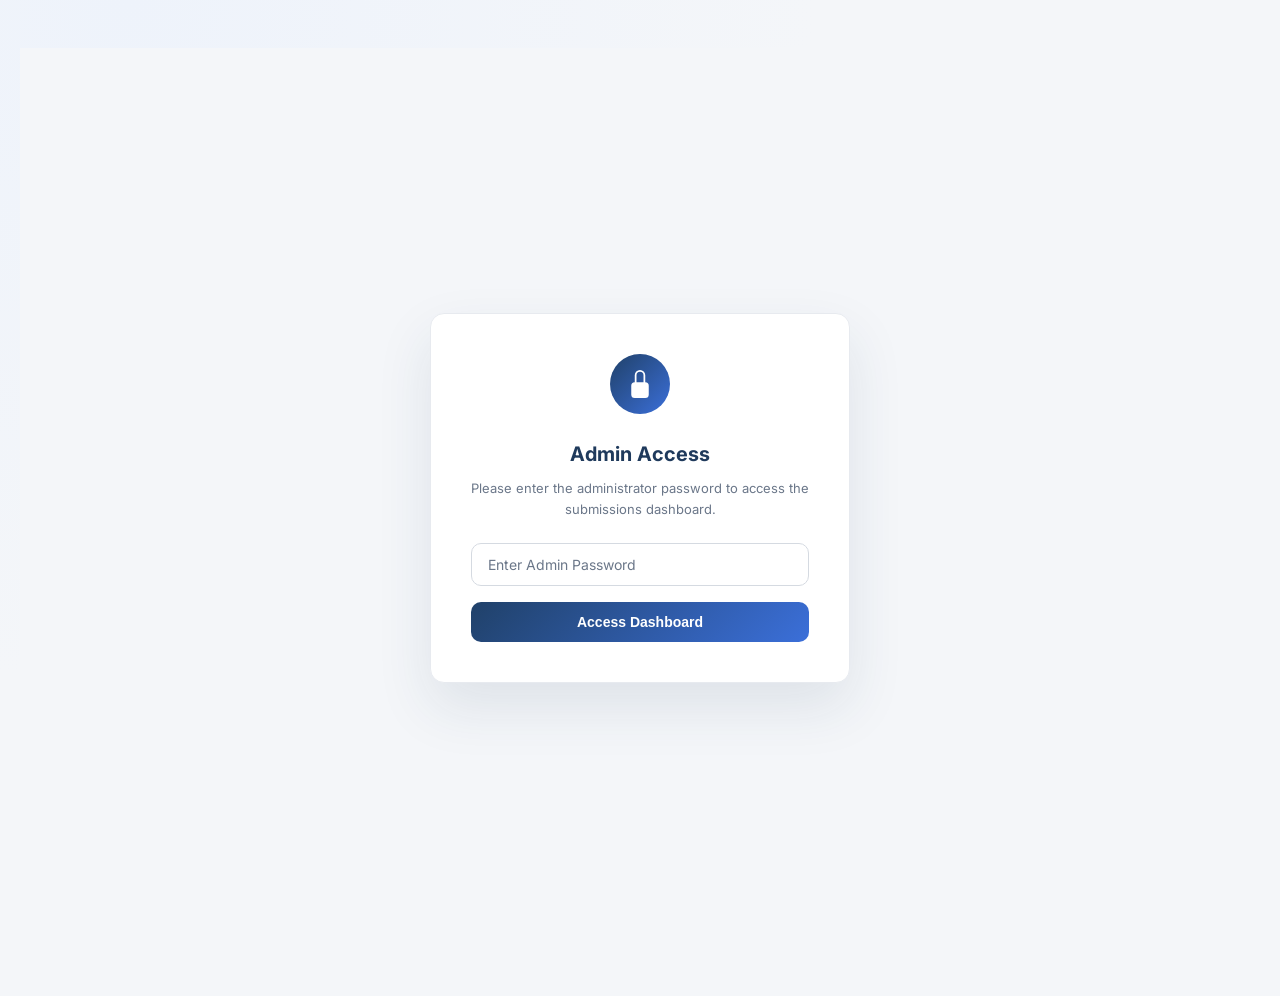
==== commit c0be6f7b: "Optimize page performance: eliminate render-blocking @import, preconnect CDN font domains, defer JS " ====
--- a/dashboard.html
+++ b/dashboard.html
@@ -4,8 +4,13 @@
   <meta charset="UTF-8">
   <meta name="viewport" content="width=device-width, initial-scale=1.0">
   <title>NIMI Feedback Submissions Dashboard</title>
-  <!-- SEO & Fonts -->
   <meta name="description" content="View and manage the collected feedback for NIMI training sessions.">
+  <!-- Resource preconnects to eliminate network connection overhead -->
+  <link rel="preconnect" href="https://fonts.googleapis.com">
+  <link rel="preconnect" href="https://fonts.gstatic.com" crossorigin>
+
+  <!-- Performance-optimized typography loading -->
+  <link href="https://fonts.googleapis.com/css2?family=Inter:wght@400;500;600;700&family=Lexend:wght@500;600;700&display=swap" rel="stylesheet">
   <link rel="stylesheet" href="css/style.css">
   <style>
     /* Dashboard specific overrides and extensions */
@@ -445,7 +450,7 @@
     <!-- Data Display Table -->
     <section class="table-container">
       
-      <table class="data-table" id="submissions-table" style="display: none;">
+        <table class="data-table" id="submissions-table" style="display: none;">
         <thead>
           <tr>
             <th>Timestamp</th>
@@ -457,7 +462,8 @@
             <th>Trade</th>
             <th>Familiarity</th>
             <th>Book Quality</th>
-            <th>Primary Concern</th>
+            <th>Likelihood</th>
+            <th>Satisfaction</th>
             <th>Comments</th>
           </tr>
         </thead>
@@ -624,7 +630,7 @@
           // Clear current table and show spinner
           table.style.display = 'table';
           emptyState.style.display = 'none';
-          tableBody.innerHTML = `<tr><td colspan="11" style="text-align: center; padding: 40px; color: var(--text-muted);"><span class="spinner" style="display:inline-block; margin-right: 8px; width: 16px; height: 16px; border: 2px solid var(--primary-color); border-top-color: transparent; border-radius: 50%; animation: spin 0.8s linear infinite; vertical-align: middle;"></span>Loading responses from Google Sheets...</td></tr>`;
+          tableBody.innerHTML = `<tr><td colspan="12" style="text-align: center; padding: 40px; color: var(--text-muted);"><span class="spinner" style="display:inline-block; margin-right: 8px; width: 16px; height: 16px; border: 2px solid var(--primary-color); border-top-color: transparent; border-radius: 50%; animation: spin 0.8s linear infinite; vertical-align: middle;"></span>Loading responses from Google Sheets...</td></tr>`;
 
           fetch(csvUrl)
             .then(res => {
@@ -638,7 +644,7 @@
                 // Skip header row
                 for (let idx = 1; idx < parsedRows.length; idx++) {
                   const rowData = parsedRows[idx];
-                  if (rowData.length < 13) continue; // skip header or incomplete entries
+                if (rowData.length < 14) continue; // skip header or incomplete entries
                   
                   // Parse offerings
                   let offerings = [];
@@ -646,8 +652,12 @@
                     offerings = rowData[8].split(',').map(s => s.trim());
                   }
 
+                  const rawTime = rowData[0] || '';
+                  const parsedTime = rawTime ? new Date(rawTime).getTime() : 0;
+
                   submissionsList.push({
-                    timestamp: rowData[0] || '',
+                    timestamp: rawTime,
+                    parsedTime: parsedTime,
                     name: rowData[1] || '',
                     mobile: rowData[2] || '',
                     stateDistrict: rowData[3] || '',
@@ -658,14 +668,15 @@
                     offerings: offerings,
                     valueAddition: rowData[9] || '',
                     bookQuality: rowData[10] || '',
-                    primaryConcern: rowData[11] || '',
-                    comments: rowData[12] || ''
+                    likelihood: rowData[11] || '',
+                    satisfaction: rowData[12] || '',
+                    comments: rowData[13] || ''
                   });
                 }
                 
                 submissions = submissionsList;
-                // Sort submissions by timestamp (newest first)
-                submissions.sort((a, b) => new Date(b.timestamp) - new Date(a.timestamp));
+                // Optimized sort using pre-calculated numeric timestamp values
+                submissions.sort((a, b) => b.parsedTime - a.parsedTime);
                 syncStatus.innerHTML = `<span style="color: var(--success-color); font-weight: 600;">✓ Synced with Google Sheets</span> (${submissions.length} responses)`;
               } catch (e) {
                 console.error('Error parsing CSV:', e);
@@ -691,7 +702,10 @@
       function loadFallbackLocalData() {
         try {
           submissions = JSON.parse(localStorage.getItem('nimi_submissions') || '[]');
-          submissions.sort((a, b) => new Date(b.timestamp) - new Date(a.timestamp));
+          submissions.forEach(s => {
+            s.parsedTime = s.timestamp ? new Date(s.timestamp).getTime() : 0;
+          });
+          submissions.sort((a, b) => b.parsedTime - a.parsedTime);
         } catch (e) {
           console.error('Error reading localStorage:', e);
           submissions = [];
@@ -754,7 +768,7 @@
         filterAndRenderTable();
       }
 
-      // Filter and render table rows
+      // Optimized filter and render table rows using DocumentFragment to avoid layout thrashing
       function filterAndRenderTable() {
         const searchText = searchInput.value.toLowerCase().trim();
         const designationVal = designationFilter.value;
@@ -762,7 +776,7 @@
         tableBody.innerHTML = '';
 
         const filtered = submissions.filter(s => {
-          // Text matches
+          // Pre-cache properties and matches
           const nameMatches = s.name ? s.name.toLowerCase().includes(searchText) : false;
           const instituteMatches = s.institute ? s.institute.toLowerCase().includes(searchText) : false;
           const stateMatches = s.stateDistrict ? s.stateDistrict.toLowerCase().includes(searchText) : false;
@@ -775,7 +789,6 @@
           let designationMatch = true;
           if (designationVal) {
             if (designationVal === 'Other') {
-              // Matches if designation is not INSTRUCTOR, FOREMAN, or TRAINEE
               const upperDes = s.designation ? s.designation.toUpperCase() : '';
               designationMatch = upperDes && !['INSTRUCTOR', 'FOREMAN', 'TRAINEE'].includes(upperDes);
             } else {
@@ -787,14 +800,16 @@
         });
 
         if (filtered.length === 0) {
-          tableBody.innerHTML = `<tr><td colspan="11" style="text-align: center; padding: 30px; color: var(--text-muted);">No matching submissions found</td></tr>`;
+          tableBody.innerHTML = `<tr><td colspan="12" style="text-align: center; padding: 30px; color: var(--text-muted);">No matching submissions found</td></tr>`;
           return;
         }
+
+        // Use a DocumentFragment to perform batch DOM insertions (avoids multiple paint repaints)
+        const fragment = document.createDocumentFragment();
 
         filtered.forEach(s => {
           const row = document.createElement('tr');
           
-          // Classify book quality rating badge
           let bookQualityBadgeClass = 'mid';
           if (s.bookQuality === 'Above average') {
             bookQualityBadgeClass = 'high';
@@ -802,7 +817,6 @@
             bookQualityBadgeClass = 'low';
           }
 
-          // Safe strings
           const safeName = escapeHtml(s.name);
           const safeMobile = escapeHtml(s.mobile);
           const safeState = escapeHtml(s.stateDistrict);
@@ -811,7 +825,8 @@
           const safeTrade = escapeHtml(s.trade || '-');
           const safeFamiliarity = escapeHtml(s.familiarity);
           const safeBookQuality = escapeHtml(s.bookQuality || '-');
-          const safePrimaryConcern = escapeHtml(s.primaryConcern || '-');
+          const safeLikelihood = escapeHtml(s.likelihood || '-');
+          const safeSatisfaction = escapeHtml(s.satisfaction || '-');
           const safeComments = escapeHtml(s.comments || '');
 
           row.innerHTML = `
@@ -824,11 +839,14 @@
             <td>${safeTrade}</td>
             <td>${safeFamiliarity}</td>
             <td><span class="rating-badge ${bookQualityBadgeClass}" style="width: auto; height: auto; padding: 4px 10px; border-radius: var(--radius-sm); font-size: 12px; white-space: nowrap;">${safeBookQuality}</span></td>
-            <td><span style="font-size: 13px; color: var(--text-dark);">${safePrimaryConcern}</span></td>
+            <td><span style="font-size: 13px; color: var(--text-dark);">${safeLikelihood}</span></td>
+            <td><span class="rating-badge ${parseInt(s.satisfaction) >= 4 ? 'high' : parseInt(s.satisfaction) >= 3 ? 'mid' : 'low'}" style="width: auto; height: auto; padding: 4px 10px; border-radius: var(--radius-sm); font-size: 12px;">${safeSatisfaction === '-' ? '-' : safeSatisfaction + ' ⭐'}</span></td>
             <td class="comments-cell" title="${safeComments}">${safeComments || '<span style="color:var(--text-muted); font-style:italic;">None</span>'}</td>
           `;
-          tableBody.appendChild(row);
+          fragment.appendChild(row);
         });
+
+        tableBody.appendChild(fragment);
       }
 
       function escapeHtml(str) {
@@ -864,7 +882,8 @@
           'Offerings of interest',
           'Value Addition',
           'Book Quality',
-          'Primary Concern',
+          'Likelihood to Adopt',
+          'Satisfaction (1-5)',
           'Comments'
         ];
 
@@ -880,7 +899,8 @@
           (s.offerings || []).join('; '),
           s.valueAddition || '',
           s.bookQuality || '',
-          s.primaryConcern || '',
+          s.likelihood || '',
+          s.satisfaction || '',
           s.comments || ''
         ]);
 
--- a/css/style.css
+++ b/css/style.css
@@ -1,45 +1,43 @@
-/* Import Modern Premium Typography */
-@import url('https://fonts.googleapis.com/css2?family=Outfit:wght@300;400;500;600;700&display=swap');
-
-/* CSS Variables for Premium Design System */
+/* CSS Variables for Refined Design System */
 :root {
-  --font-family: 'Outfit', -apple-system, BlinkMacSystemFont, "Segoe UI", Roboto, sans-serif;
-  
-  /* Color Palette */
-  --bg-primary: #f0f4f9;
+  --font-family: 'Inter', -apple-system, BlinkMacSystemFont, "Segoe UI", Roboto, sans-serif;
+  --font-heading: 'Lexend', var(--font-family);
+
+  /* Color Palette — softened, warmer neutrals, calmer blue */
+  --bg-primary: #f4f6f9;
   --card-bg: #ffffff;
-  --text-main: #1e293b;
-  --text-muted: #64748b;
-  
-  --primary-gradient: linear-gradient(135deg, #002244 0%, #0d6efd 100%);
-  --primary-color: #0d6efd;
-  --primary-hover: #0a58ca;
-  --primary-light: #e7f1ff;
-  
-  --accent-blue: #003366;
-  --accent-light: #cfe2ff;
-  
-  --success-color: #198754;
-  --success-light: #d1e7dd;
-  --success-border: #badbcc;
-  
-  --danger-color: #dc3545;
-  --danger-light: #f8d7da;
-  
+  --text-main: #2a3441;
+  --text-muted: #6b7789;
+
+  --primary-gradient: linear-gradient(135deg, #204169 0%, #3b6fd9 100%);
+  --primary-color: #3b6fd9;
+  --primary-hover: #2f5bb8;
+  --primary-light: #eef3fc;
+
+  --accent-blue: #1f3a5c;
+  --accent-light: #dbe7f8;
+
+  --success-color: #2f9169;
+  --success-light: #e3f3ec;
+  --success-border: #bfe2d1;
+
+  --danger-color: #d64550;
+  --danger-light: #fbe9ea;
+
   /* Borders and Shadows */
-  --border-color: #e2e8f0;
-  --input-border: #cbd5e1;
-  --input-focus-border: #3b82f6;
-  --input-focus-shadow: rgba(59, 130, 246, 0.15);
-  
-  --radius-sm: 8px;
-  --radius-md: 12px;
-  --radius-lg: 20px;
-  
-  --shadow-sm: 0 2px 4px rgba(0, 0, 0, 0.02);
-  --shadow-md: 0 10px 20px rgba(0, 51, 102, 0.04);
-  --shadow-lg: 0 20px 48px rgba(0, 51, 102, 0.08);
-  
+  --border-color: #e7eaef;
+  --input-border: #d5dae1;
+  --input-focus-border: #3b6fd9;
+  --input-focus-shadow: rgba(59, 111, 217, 0.14);
+
+  --radius-sm: 10px;
+  --radius-md: 14px;
+  --radius-lg: 22px;
+
+  --shadow-sm: 0 1px 3px rgba(31, 41, 55, 0.04);
+  --shadow-md: 0 8px 24px rgba(31, 58, 92, 0.06);
+  --shadow-lg: 0 24px 56px rgba(31, 58, 92, 0.10);
+
   /* Transitions */
   --transition-fast: 0.2s cubic-bezier(0.4, 0, 0.2, 1);
   --transition-normal: 0.3s cubic-bezier(0.4, 0, 0.2, 1);
@@ -54,12 +52,13 @@
 
 body {
   font-family: var(--font-family);
-  background-color: var(--bg-primary);
+  background: var(--bg-primary);
+  background-image: radial-gradient(circle at 10% 0%, #eef3fb 0%, #f4f6f9 45%);
   color: var(--text-main);
   line-height: 1.6;
   -webkit-font-smoothing: antialiased;
   -moz-osx-font-smoothing: grayscale;
-  padding: 40px 20px;
+  padding: 48px 20px;
   display: flex;
   justify-content: center;
   align-items: center;
@@ -82,7 +81,7 @@
 .header-banner {
   background: var(--primary-gradient);
   color: white;
-  padding: 30px 40px;
+  padding: 34px 44px;
   display: flex;
   align-items: center;
   gap: 24px;
@@ -93,31 +92,43 @@
 .header-banner::before {
   content: '';
   position: absolute;
-  top: -50%;
-  right: -20%;
-  width: 300px;
-  height: 300px;
+  top: -60%;
+  right: -15%;
+  width: 320px;
+  height: 320px;
+  background: rgba(255, 255, 255, 0.05);
+  border-radius: 50%;
+  pointer-events: none;
+}
+
+.header-banner::after {
+  content: '';
+  position: absolute;
+  bottom: -80%;
+  left: 10%;
+  width: 220px;
+  height: 220px;
   background: rgba(255, 255, 255, 0.03);
   border-radius: 50%;
   pointer-events: none;
 }
 
 .logo-container {
-  background: rgba(255, 255, 255, 0.95);
+  background: rgba(255, 255, 255, 0.97);
   padding: 10px;
   border-radius: var(--radius-md);
-  box-shadow: 0 8px 16px rgba(0, 0, 0, 0.1);
+  box-shadow: 0 6px 14px rgba(0, 0, 0, 0.08);
   display: flex;
   align-items: center;
   justify-content: center;
   flex-shrink: 0;
-  width: 80px;
-  height: 80px;
+  width: 78px;
+  height: 78px;
   transition: transform var(--transition-normal);
 }
 
 .logo-container:hover {
-  transform: scale(1.05);
+  transform: scale(1.04);
 }
 
 .logo-img {
@@ -129,33 +140,37 @@
 .header-text {
   display: flex;
   flex-direction: column;
-  gap: 4px;
+  gap: 5px;
+  position: relative;
 }
 
 .header-text h1 {
-  font-size: 24px;
-  font-weight: 700;
-  letter-spacing: -0.5px;
-  line-height: 1.2;
+  font-family: var(--font-heading);
+  font-size: 23px;
+  font-weight: 600;
+  letter-spacing: -0.2px;
+  line-height: 1.3;
 }
 
 .header-text h2 {
-  font-size: 14px;
-  font-weight: 500;
-  color: rgba(255, 255, 255, 0.85);
+  font-size: 12.5px;
+  font-weight: 600;
+  color: rgba(255, 255, 255, 0.78);
   text-transform: uppercase;
-  letter-spacing: 1px;
+  letter-spacing: 1.2px;
 }
 
 .header-subtitle {
-  font-size: 13px;
-  color: rgba(255, 255, 255, 0.7);
+  font-size: 13.5px;
+  color: rgba(255, 255, 255, 0.75);
   margin-top: 4px;
+  line-height: 1.5;
+  max-width: 560px;
 }
 
 /* Form Styling */
 .feedback-form {
-  padding: 40px;
+  padding: 44px;
 }
 
 /* Section Styling */
@@ -169,12 +184,13 @@
 }
 
 .section-title {
-  font-size: 18px;
+  font-family: var(--font-heading);
+  font-size: 17px;
   font-weight: 600;
   color: var(--accent-blue);
-  padding-bottom: 12px;
-  margin-bottom: 24px;
-  border-bottom: 2px solid var(--accent-light);
+  padding-bottom: 14px;
+  margin-bottom: 26px;
+  border-bottom: 1px solid var(--border-color);
   display: flex;
   align-items: center;
   gap: 10px;
@@ -184,9 +200,9 @@
   content: '';
   display: inline-block;
   width: 4px;
-  height: 18px;
-  background-color: var(--primary-color);
-  border-radius: 2px;
+  height: 17px;
+  background: var(--primary-gradient);
+  border-radius: 3px;
 }
 
 /* Grid Layout for Inputs */
